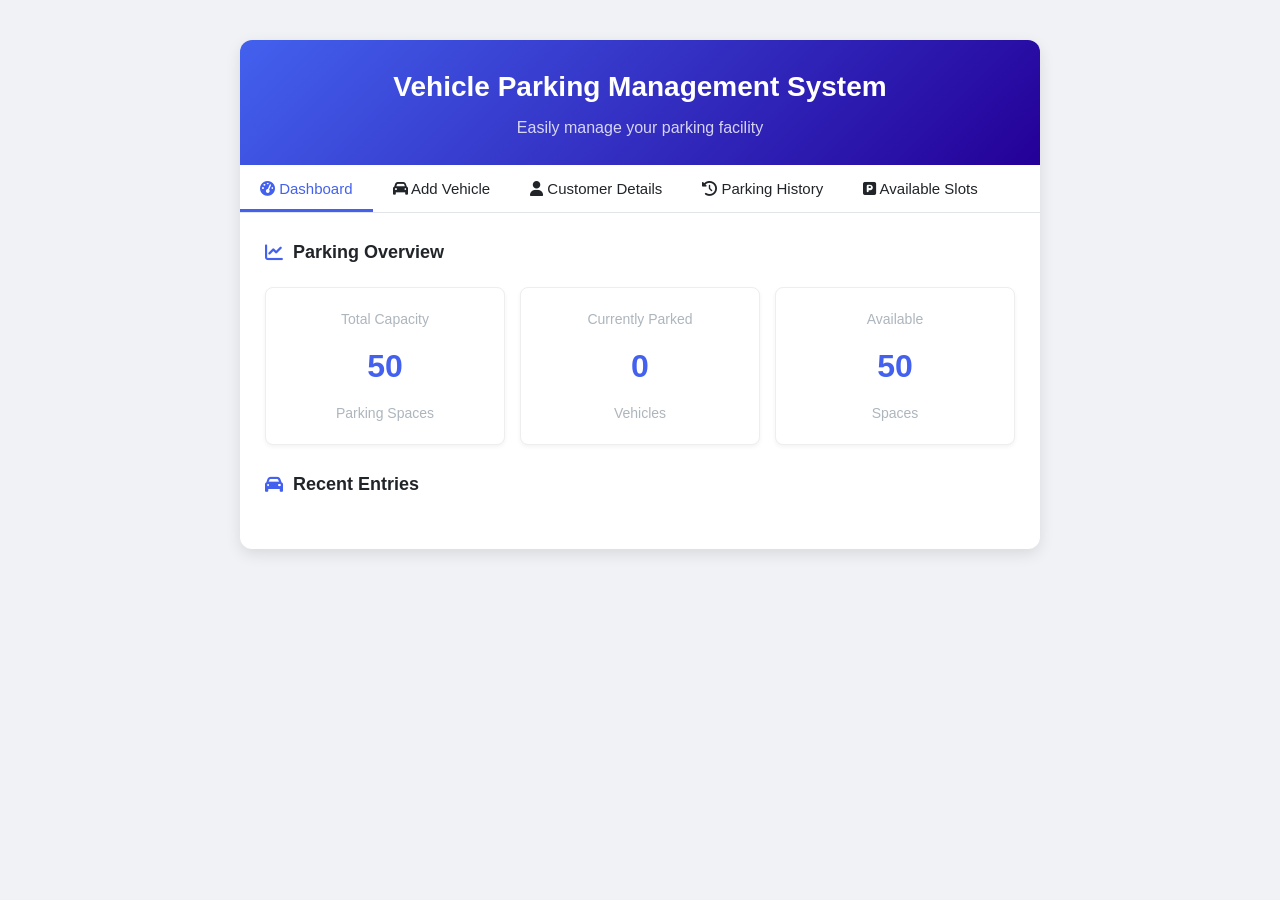
==== src/main/resources/static/index.html @ e585efd1 "initial commit" ====
<!DOCTYPE html>
<html lang="en">
<head>
    <meta charset="UTF-8">
    <meta name="viewport" content="width=device-width, initial-scale=1.0">
    <title>Vehicle Parking Management System</title>
    <link rel="stylesheet" href="https://cdnjs.cloudflare.com/ajax/libs/font-awesome/6.4.0/css/all.min.css">
    <link rel="stylesheet" href="styles.css">
    <script src="script.js"></script>
</head>
<body>
<div class="container">
    <header>
        <h1>Vehicle Parking Management System</h1>
        <p>Easily manage your parking facility</p>
    </header>

    <div class="tabs">
        <button class="tab-button active" onclick="openTab('dashboardTab')">
            <i class="fas fa-tachometer-alt"></i> Dashboard
        </button>
        <button class="tab-button" onclick="openTab('addVehicleTab')">
            <i class="fas fa-car"></i> Add Vehicle
        </button>
        <button class="tab-button" onclick="openTab('customerDetailsTab')">
            <i class="fas fa-user"></i> Customer Details
        </button>
        <button class="tab-button" onclick="openTab('parkingHistoryTab')">
            <i class="fas fa-history"></i> Parking History
        </button>
        <button class="tab-button" onclick="openTab('availableSlotsTab')">
            <i class="fas fa-parking"></i> Available Slots
        </button>
    </div>

    <div id="dashboardTab" class="content active">
        <h3 class="section-title"><i class="fas fa-chart-line"></i> Parking Overview</h3>

        <div class="stat-cards">
            <div class="stat-card">
                <div class="label">Total Capacity</div>
                <div class="number">50</div>
                <div class="label">Parking Spaces</div>
            </div>
            <div class="stat-card">
                <div class="label">Currently Parked</div>
                <div class="number" id="parkedCount">0</div>
                <div class="label">Vehicles</div>
            </div>
            <div class="stat-card">
                <div class="label">Available</div>
                <div class="number" id="availableCount">50</div>
                <div class="label">Spaces</div>
            </div>
        </div>

        <h3 class="section-title"><i class="fas fa-car"></i> Recent Entries</h3>
        <div id="recentVehicles" class="vehicle-list"></div>
    </div>

    <div id="addVehicleTab" class="content">
        <h3 class="section-title"><i class="fas fa-plus-circle"></i> Add New Vehicle</h3>

        <div class="form-group">
            <div class="input-group">
                <input type="text" id="vehicleNumber" placeholder="Enter Vehicle Number (e.g., ABC123)">
                <select id="vehicleType">
                    <option value="car">Car</option>
                    <option value="motorcycle">Motorcycle</option>
                    <option value="truck">Truck</option>
                </select>
            </div>
        </div>

        <div class="form-group">
            <div class="input-group">
                <input type="text" id="ownerName" placeholder="Owner Name (Optional)">
                <input type="tel" id="ownerPhone" placeholder="Phone Number (Optional)">
            </div>
        </div>

        <button onclick="addVehicle()"><i class="fas fa-plus"></i> Add Vehicle</button>

        <h3 class="section-title" style="margin-top: 30px;"><i class="fas fa-list"></i> Currently Parked Vehicles</h3>
        <div id="vehicleList" class="vehicle-list"></div>
    </div>

    <div id="customerDetailsTab" class="content">
        <h3 class="section-title"><i class="fas fa-users"></i> Customer Details</h3>
        <div class="empty-state">
            <i class="fas fa-user-clock"></i>
            <p>Feature coming soon...</p>
            <p>Track your regular customers and their parking habits</p>
        </div>
    </div>

    <div id="parkingHistoryTab" class="content">
        <h3 class="section-title"><i class="fas fa-history"></i> Parking History</h3>
        <div class="empty-state">
            <i class="fas fa-calendar-alt"></i>
            <p>Feature coming soon...</p>
            <p>See past parking records and analytics</p>
        </div>
    </div>

    <div id="availableSlotsTab" class="content">
        <h3 class="section-title"><i class="fas fa-parking"></i> Available Slots</h3>
        <div class="empty-state">
            <i class="fas fa-map-marked-alt"></i>
            <p>Feature coming soon...</p>
            <p>Visual representation of available parking slots</p>
        </div>
    </div>
</div>
---- src/main/resources/static/styles.css ----
:root {
    --primary: #4361ee;
    --primary-light: #ffffff;
    --secondary: #ffffff;
    --danger: #e63946;
    --success: #2a9d8f;
    --light: #f8f9fa;
    --dark: #212529;
    --gray: #adb5bd;
}

* {
    margin: 0;
    padding: 0;
    box-sizing: border-box;
}

body {
    font-family: 'Segoe UI', Tahoma, Geneva, Verdana, sans-serif;
    background-color: #f0f2f5;
    color: var(--dark);
    line-height: 1.6;
}

.container {
    max-width: 800px;
    margin: 40px auto;
    background: white;
    border-radius: 12px;
    box-shadow: 0 5px 15px rgba(0, 0, 0, 0.1);
    overflow: hidden;
}

header {
    background: linear-gradient(135deg, var(--primary), rgb(36, 0, 152));
    color: white;
    padding: 25px 20px;
    text-align: center;
}

header h1 {
    font-size: 28px;
    font-weight: 600;
    margin-bottom: 5px;
}

header p {
    opacity: 0.8;
    font-size: 16px;
}

.tabs {
    display: flex;
    background-color: white;
    border-bottom: 1px solid #e1e4e8;
    overflow-x: auto;
    position: sticky;
    top: 0;
    z-index: 10;
}

.tab-button {
    padding: 15px 20px;
    background: none;
    border: none;
    color: var(--dark);
    font-size: 15px;
    font-weight: 500;
    cursor: pointer;
    transition: all 0.3s ease;
    white-space: nowrap;
    position: relative;
}

.tab-button::after {
    content: '';
    position: absolute;
    bottom: 0;
    left: 0;
    width: 100%;
    height: 3px;
    background-color: var(--primary);
    transform: scaleX(0);
    transition: transform 0.3s ease;
}

.tab-button:hover {
    color: var(--primary);
    background-color: white;
}

.tab-button.active {
    color: var(--primary);
}

.tab-button.active::after {
    transform: scaleX(1);
}

.content {
    display: none;
    padding: 25px;
}

.content.active {
    display: block;
    animation: fadeIn 0.5s ease;
}

@keyframes fadeIn {
    from { opacity: 0; transform: translateY(10px); }
    to { opacity: 1; transform: translateY(0); }
}

.section-title {
    margin-bottom: 20px;
    color: var(--dark);
    font-weight: 600;
    font-size: 18px;
    display: flex;
    align-items: center;
}

.section-title i {
    margin-right: 10px;
    color: var(--primary);
}

.form-group {
    margin-bottom: 20px;
}

.input-group {
    display: flex;
    gap: 10px;
}

input, select {
    width: 100%;
    padding: 12px 15px;
    border: 1px solid #ddd;
    border-radius: 6px;
    font-size: 15px;
    transition: border 0.3s ease;
}

input:focus, select:focus {
    border-color: var(--primary);
    outline: none;
    box-shadow: 0 0 0 3px rgba(67, 97, 238, 0.1);
}

button {
    background-color: var(--primary);
    color: white;
    border: none;
    border-radius: 6px;
    padding: 12px 20px;
    cursor: pointer;
    font-size: 15px;
    font-weight: 500;
    transition: all 0.3s ease;
}

button:hover {
    background-color: #011570;
    transform: translateY(-2px);
}

button.secondary {
    background-color: white;
    color: var(--primary);
    border: 1px solid var(--primary);
}

button.secondary:hover {
    background-color: rgba(67, 97, 238, 0.1);
}

button.danger {
    background-color: var(--danger);
}

button.danger:hover {
    background-color: #c1121f;
}

.vehicle-list {
    margin-top: 25px;
}

.vehicle-item {
    display: flex;
    justify-content: space-between;
    align-items: center;
    background: #f8f9fa;
    padding: 15px;
    margin-bottom: 10px;
    border-radius: 8px;
    border-left: 4px solid var(--primary);
    transition: all 0.3s ease;
}

.vehicle-item:hover {
    transform: translateY(-2px);
    box-shadow: 0 4px 6px rgba(0, 0, 0, 0.1);
}

.vehicle-info {
    display: flex;
    flex-direction: column;
}

.vehicle-number {
    font-weight: 600;
    font-size: 16px;
}

.vehicle-time {
    font-size: 14px;
    color: var(--gray);
    margin-top: 4px;
}

.actions button {
    margin-left: 10px;
    padding: 8px 15px;
}

.empty-state {
    text-align: center;
    padding: 40px 20px;
    color: var(--gray);
}

.empty-state i {
    font-size: 48px;
    margin-bottom: 15px;
    color: #ddd;
}

.stat-cards {
    display: grid;
    grid-template-columns: repeat(auto-fill, minmax(220px, 1fr));
    gap: 15px;
    margin-bottom: 25px;
}

.stat-card {
    background: white;
    border-radius: 8px;
    padding: 20px;
    box-shadow: 0 2px 4px rgba(0, 0, 0, 0.05);
    text-align: center;
    border: 1px solid #eee;
}

.stat-card .number {
    font-size: 32px;
    font-weight: 700;
    color: var(--primary);
    margin: 10px 0;
}

.stat-card .label {
    color: var(--gray);
    font-size: 14px;
}

@media (max-width: 768px) {
    .container {
        margin: 20px;
        border-radius: 8px;
    }

    .input-group {
        flex-direction: column;
    }

    .actions {
        display: flex;
        margin-top: 10px;
    }

    .actions button {
        flex: 1;
        margin: 0 5px;
        font-size: 13px;
        padding: 8px;
    }
}
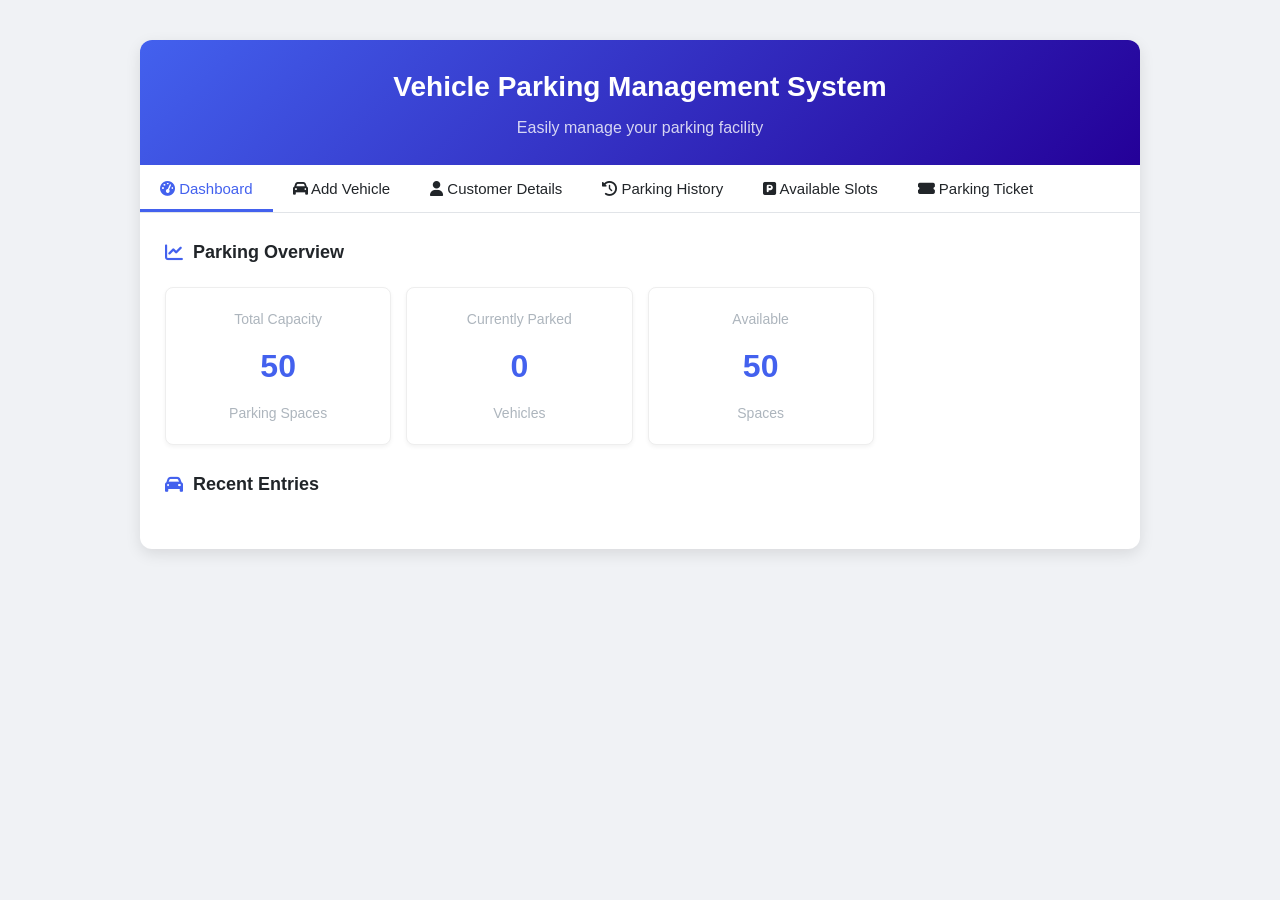
==== commit 1e1cf37a: "feat: added new fields to Customer Details tab" ====
--- a/src/main/resources/static/index.html
+++ b/src/main/resources/static/index.html
@@ -6,7 +6,6 @@
     <title>Vehicle Parking Management System</title>
     <link rel="stylesheet" href="https://cdnjs.cloudflare.com/ajax/libs/font-awesome/6.4.0/css/all.min.css">
     <link rel="stylesheet" href="styles.css">
-    <script src="script.js"></script>
 </head>
 <body>
 <div class="container">
@@ -30,6 +29,9 @@
         </button>
         <button class="tab-button" onclick="openTab('availableSlotsTab')">
             <i class="fas fa-parking"></i> Available Slots
+        </button>
+        <button class="tab-button" onclick="openTab('parkingTicketTab')">
+            <i class="fas fa-ticket-alt"></i> Parking Ticket
         </button>
     </div>
 
@@ -85,31 +87,80 @@
         <div id="vehicleList" class="vehicle-list"></div>
     </div>
 
+    <!-- Customer Details Tab -->
     <div id="customerDetailsTab" class="content">
         <h3 class="section-title"><i class="fas fa-users"></i> Customer Details</h3>
-        <div class="empty-state">
-            <i class="fas fa-user-clock"></i>
-            <p>Feature coming soon...</p>
-            <p>Track your regular customers and their parking habits</p>
+
+        <div class="customer-tabs">
+            <div class="customer-tab active" onclick="showCustomerTab('allCustomers')">All Customers</div>
+            <div class="customer-tab" onclick="showCustomerTab('frequentCustomers')">Frequent Customers</div>
+            <div class="customer-tab" onclick="showCustomerTab('searchCustomer')">Search Customer</div>
+        </div>
+
+        <div id="allCustomers" class="customer-tab-content active">
+            <div id="customerList" class="vehicle-list"></div>
+        </div>
+
+        <div id="frequentCustomersTab" class="customer-tab-content">
+            <div id="frequentCustomersList" class="vehicle-list"></div>
+        </div>
+
+        <div id="searchCustomer" class="customer-tab-content">
+            <div class="form-group">
+                <div class="input-group">
+                    <input type="text" id="customerPhone" placeholder="Enter Customer Phone Number">
+                    <button onclick="searchCustomer()"><i class="fas fa-search"></i> Search</button>
+                </div>
+            </div>
+            <div id="customerSearchResult" class="vehicle-list"></div>
         </div>
     </div>
 
+    <!-- Parking History Tab -->
     <div id="parkingHistoryTab" class="content">
         <h3 class="section-title"><i class="fas fa-history"></i> Parking History</h3>
-        <div class="empty-state">
-            <i class="fas fa-calendar-alt"></i>
-            <p>Feature coming soon...</p>
-            <p>See past parking records and analytics</p>
+
+        <div class="form-group">
+            <div class="input-group">
+                <input type="text" id="historyVehicleNumber" placeholder="Search by Vehicle Number (Optional)">
+                <button onclick="searchParkingHistory()"><i class="fas fa-search"></i> Search</button>
+            </div>
         </div>
+
+        <div id="historyList" class="vehicle-list"></div>
     </div>
 
+    <!-- Available Slots Tab -->
     <div id="availableSlotsTab" class="content">
-        <h3 class="section-title"><i class="fas fa-parking"></i> Available Slots</h3>
-        <div class="empty-state">
-            <i class="fas fa-map-marked-alt"></i>
-            <p>Feature coming soon...</p>
-            <p>Visual representation of available parking slots</p>
+        <h3 class="section-title"><i class="fas fa-parking"></i> Parking Slots</h3>
+
+        <div class="slot-filter">
+            <button class="slot-filter-btn active" onclick="showAllSlots()">All Slots</button>
+            <button class="slot-filter-btn" onclick="showAvailableSlots()">Available</button>
+            <button class="slot-filter-btn" onclick="showOccupiedSlots()">Occupied</button>
         </div>
+
+        <div id="slotsList" class="slots-container"></div>
+    </div>
+
+    <!-- Parking Ticket Tab -->
+    <div id="parkingTicketTab" class="content">
+        <h3 class="section-title"><i class="fas fa-ticket-alt"></i> Parking Ticket</h3>
+
+        <div class="form-group">
+            <div class="input-group">
+                <input type="text" id="ticketVehicleNumber" placeholder="Enter Vehicle Number">
+            </div>
+        </div>
+
+        <button onclick="generateTicket()">
+            <i class="fas fa-receipt"></i> Generate Ticket
+        </button>
+
+        <div id="ticketResult" style="margin-top: 20px;"></div>
     </div>
 </div>
 
+<script src="script.js"></script>
+</body>
+</html>
--- a/src/main/resources/static/styles.css
+++ b/src/main/resources/static/styles.css
@@ -23,7 +23,7 @@
 }
 
 .container {
-    max-width: 800px;
+    max-width: 1000px;
     margin: 40px auto;
     background: white;
     border-radius: 12px;
@@ -164,6 +164,7 @@
 
 button:hover {
     background-color: #011570;
+    color: #ffffff;
     transform: translateY(-2px);
 }
 
@@ -267,6 +268,131 @@
     font-size: 14px;
 }
 
+/* Customer tabs styling */
+.customer-tabs {
+    display: flex;
+    border-bottom: 1px solid #e1e4e8;
+    margin-bottom: 20px;
+}
+
+.customer-tab {
+    padding: 10px 20px;
+    cursor: pointer;
+    font-weight: 500;
+    border-bottom: 2px solid transparent;
+}
+
+.customer-tab.active {
+    color: var(--primary);
+    border-bottom: 2px solid var(--primary);
+}
+
+.customer-tab-content {
+    display: none;
+}
+
+.customer-tab-content.active {
+    display: block;
+}
+
+/* Slots styling */
+.slot-filter {
+    display: flex;
+    margin-bottom: 20px;
+    gap: 10px;
+}
+
+.slot-filter-btn {
+    padding: 8px 15px;
+    background-color: white;
+    color: var(--dark);
+    border: 1px solid #ddd;
+}
+
+.slot-filter-btn.active {
+    background-color: var(--primary);
+    color: white;
+    border-color: var(--primary);
+}
+
+.slots-container {
+    display: grid;
+    grid-template-columns: repeat(auto-fill, minmax(80px, 1fr));
+    gap: 10px;
+}
+
+.slot {
+    height: 80px;
+    border-radius: 8px;
+    display: flex;
+    align-items: center;
+    justify-content: center;
+    font-weight: 600;
+    transition: all 0.3s ease;
+}
+
+.slot.available {
+    background-color: #e8f4ea;
+    color: var(--success);
+    border: 1px solid #c1e7c5;
+}
+
+.slot.occupied {
+    background-color: #fbe9e7;
+    color: var(--danger);
+    border: 1px solid #ffccbc;
+}
+
+/* Ticket styling */
+.ticket {
+    background-color: white;
+    border: 1px dashed #ddd;
+    border-radius: 8px;
+    padding: 20px;
+    margin-top: 20px;
+}
+
+.ticket-header {
+    text-align: center;
+    margin-bottom: 15px;
+    padding-bottom: 15px;
+    border-bottom: 1px dashed #ddd;
+}
+
+.ticket-header h3 {
+    font-size: 20px;
+    color: var(--primary);
+}
+
+.ticket-body {
+    display: grid;
+    grid-template-columns: 1fr 1fr;
+    gap: 15px;
+}
+
+.ticket-info {
+    margin-bottom: 10px;
+}
+
+.ticket-label {
+    font-size: 12px;
+    color: var(--gray);
+    margin-bottom: 3px;
+}
+
+.ticket-value {
+    font-weight: 600;
+}
+
+.ticket-footer {
+    text-align: center;
+    margin-top: 15px;
+    padding-top: 15px;
+    border-top: 1px dashed #ddd;
+    font-size: 12px;
+    color: var(--gray);
+}
+
 @media (max-width: 768px) {
     .container {
         margin: 20px;
@@ -288,4 +414,8 @@
         font-size: 13px;
         padding: 8px;
     }
-}
+
+    .ticket-body {
+        grid-template-columns: 1fr;
+    }
+}
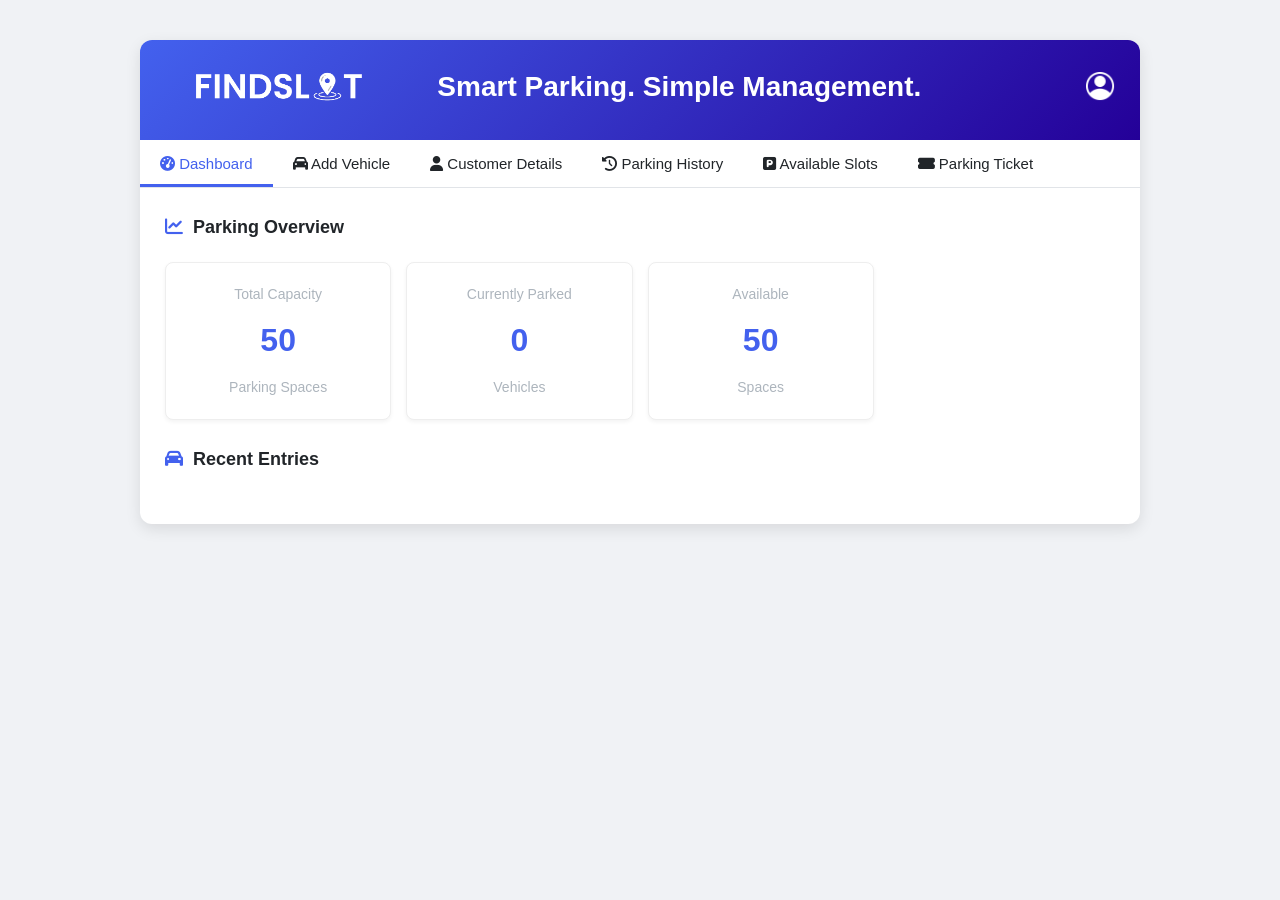
==== commit 6e57f739: "Update UI" ====
--- a/src/main/resources/static/index.html
+++ b/src/main/resources/static/index.html
@@ -9,9 +9,15 @@
 </head>
 <body>
 <div class="container">
-    <header>
-        <h1>Vehicle Parking Management System</h1>
-        <p>Easily manage your parking facility</p>
+    <header style="display: flex; align-items: center; justify-content: space-between; padding: 10px;">
+        <div style="display: flex; align-items: center;">
+            <img src="findslotLogo.png" alt="FindSlot Logo" style="height: 70px; margin top: 10px; margin-bottom: 10px; margin-right: 15px;">
+            <h1>Smart Parking. Simple Management.</h1>
+        </div>
+
+        <div>
+            <img src="user.png" alt="User Icon" style="height: 30px; margin-right: 15px;">
+        </div>
     </header>
 
     <div class="tabs">
